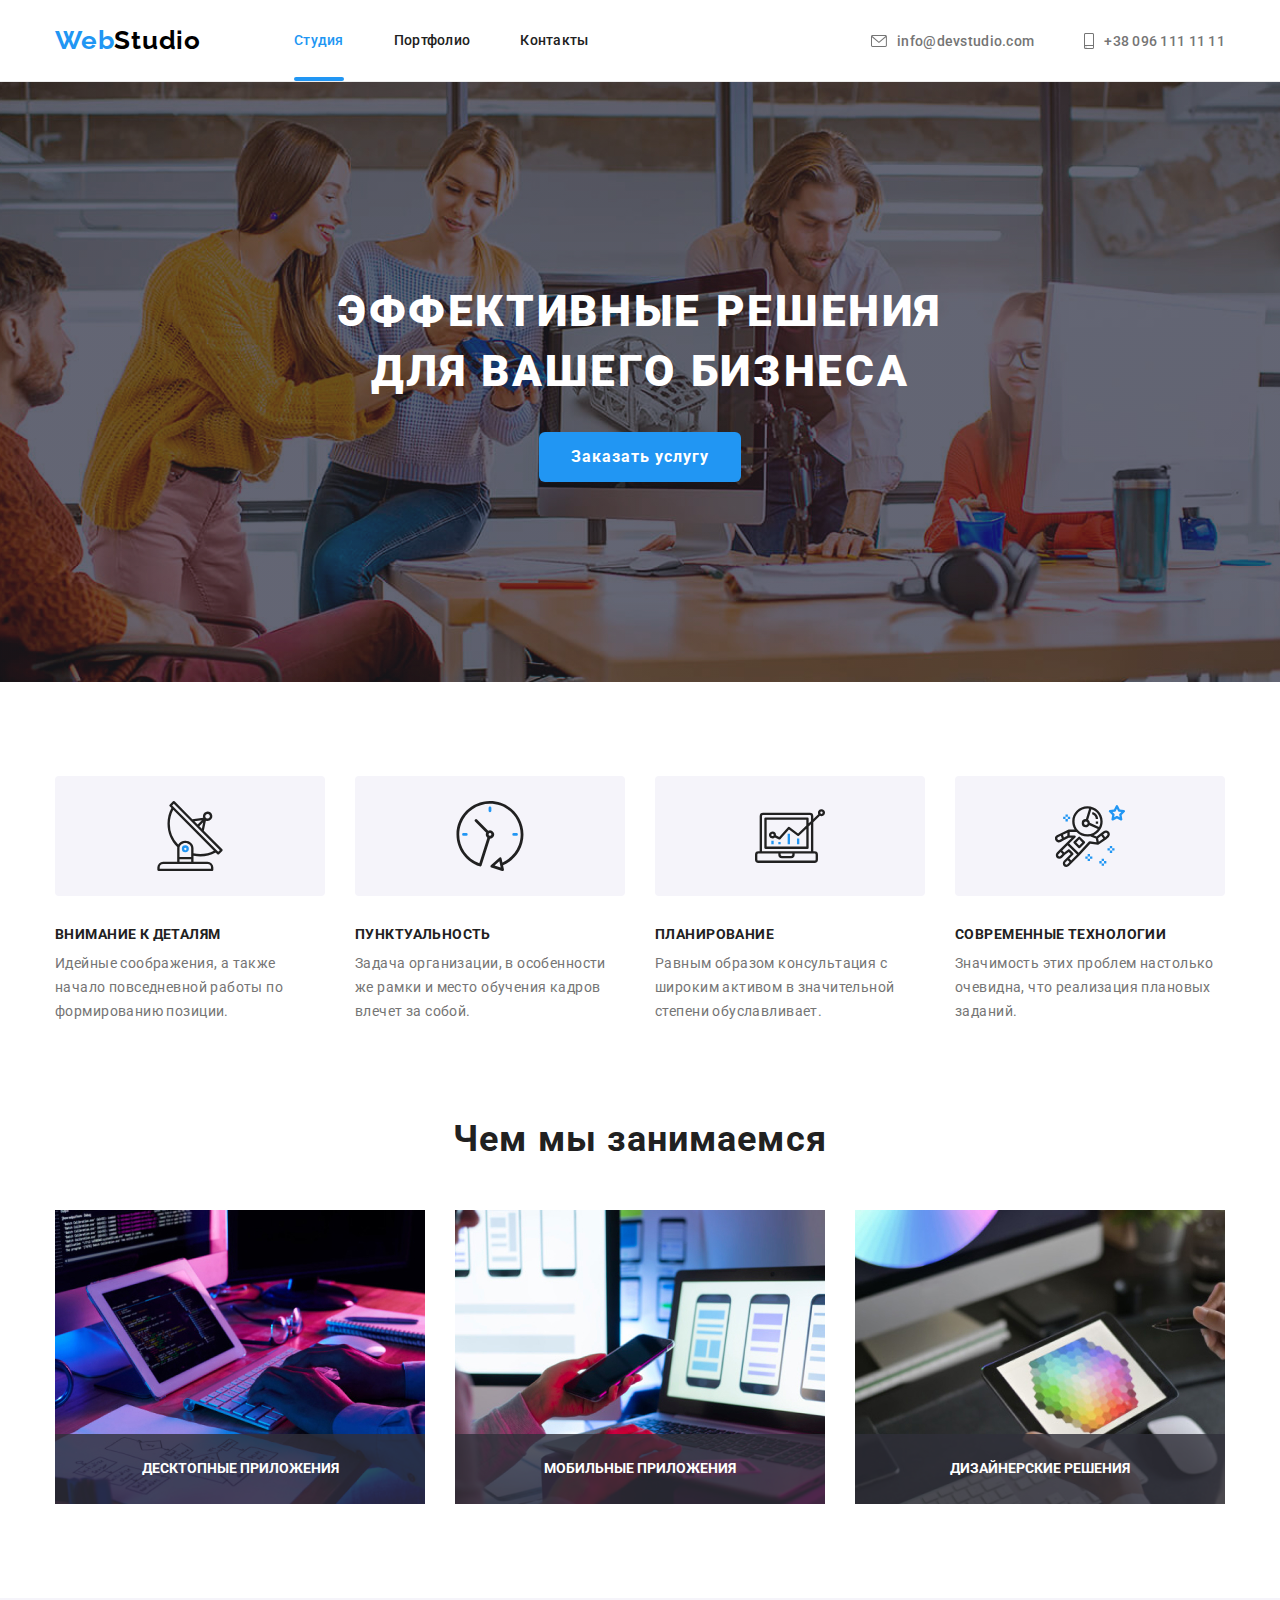
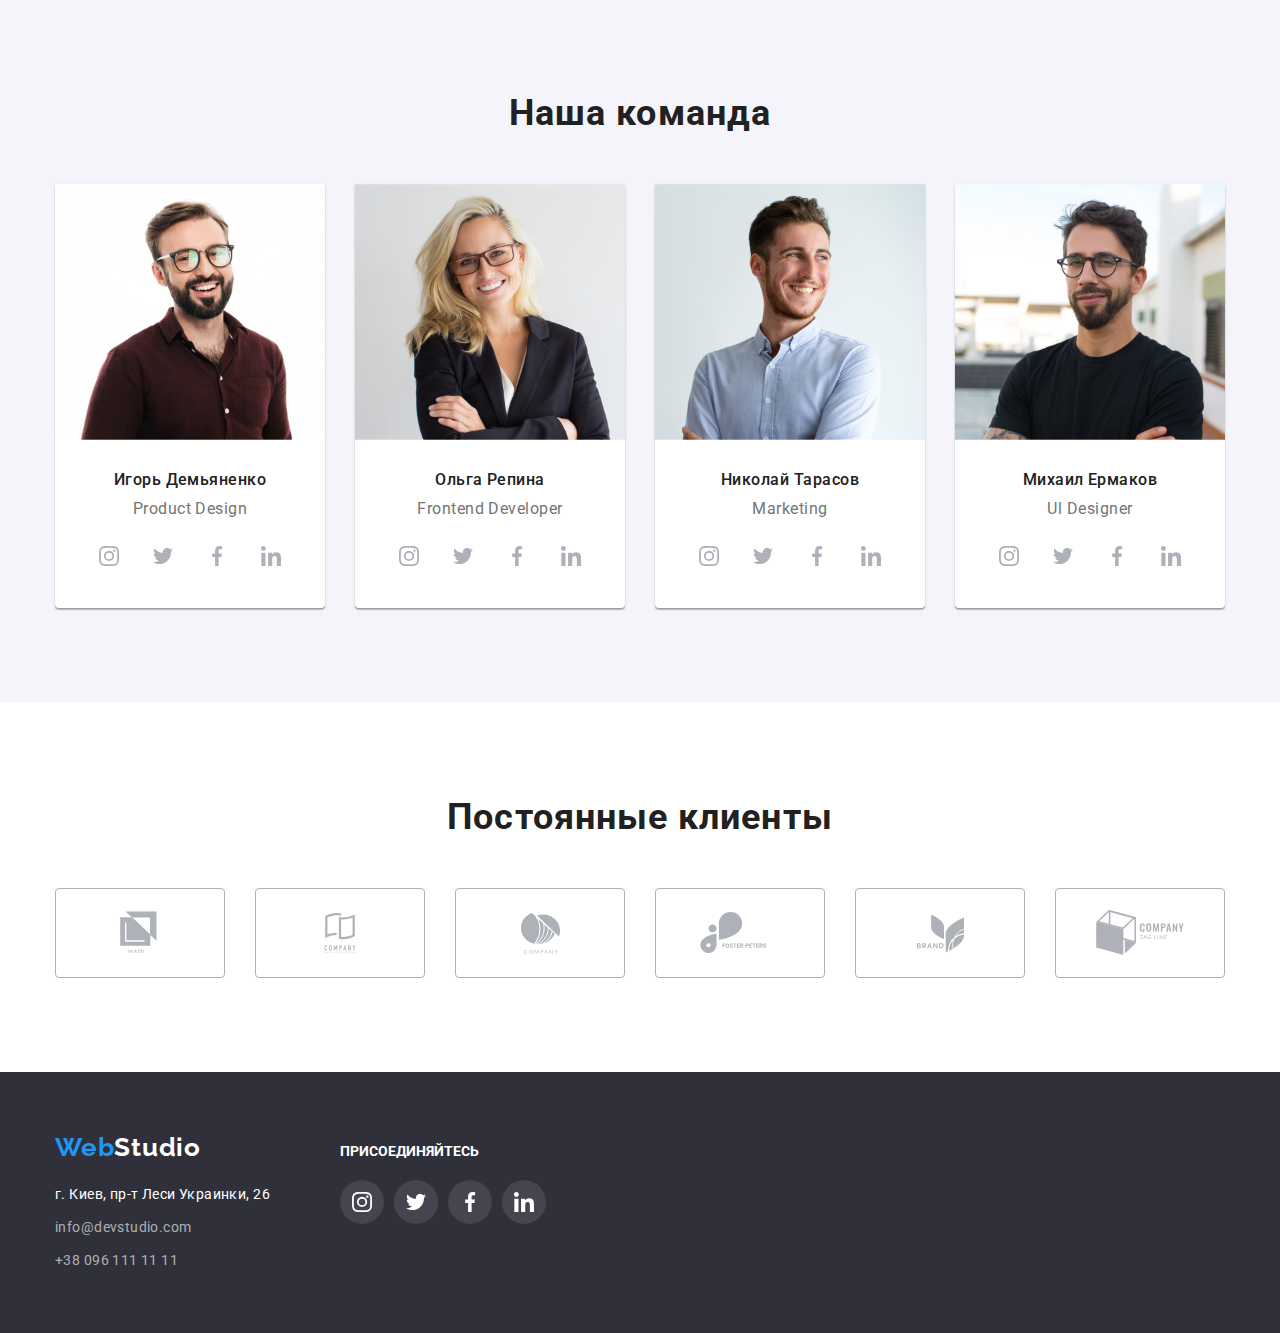
==== index.html @ 97c2c3ba "start hw-06, form" ====
<!DOCTYPE html>
<html lang="en">
<head>
    <meta charset="UTF-8">
    <meta name="viewport" content="width=device-width, initial-scale=1.0">
    <title>Homework 5</title>
    <link rel="stylesheet" href="https://cdnjs.cloudflare.com/ajax/libs/modern-normalize/1.0.0/modern-normalize.min.css">
    <link rel="stylesheet" href="css/styles.css"/>
    <link rel="preconnect" href="https://fonts.gstatic.com">
    <link href="https://fonts.googleapis.com/css2?family=Raleway:wght@700&family=Roboto:wght@400;500;700;900&display=swap"
        rel="stylesheet">  
    <link rel="stylesheet" href="images/symbols.svg">   
</head>
<body>
    <header>
        <div class="container head-cont">
            <nav class="head-nav">
                <!-- Logo -->
                <a class="logo" href="index.html"><span class="web">Web</span><span class="studio-logo">Studio</span></a>
                <!-- Header menu -->
                <ul class="header-nav list">
                    <li class="nav-item"><a href="index.html" class="link current">Студия</a></li>
                    <li class="nav-item"><a href="portfolio.html" class="link">Портфолио</a></li>
                    <li class="nav-item"><a href="#" class="link">Контакты</a></li>
                </ul>
            </nav>
            <!-- Contacts -->
            <ul class="header-address list">
                 <li class="address-item"><a href="mailto:info@devstudio.com" class="link">
                   <svg class="icon-envelope" width="16" height="12">
                       <use href="images/symbols.svg#icon-envelope"></use> 
                   </svg> 
                    info@devstudio.com</a></li>
                 <li class="address-item"><a href="tel:+380961111111" class="link">
                    <svg class="icon-smartphone" width="10" height="16">
                        <use href="images/symbols.svg#icon-smartphone"></use>
                    </svg> 
                    +38 096 111 11 11</a></li>
            </ul>   
        </div>
    </header>
    <main>
        <!-- HERO -->
        <section class="hero">
            <h1 class="hero-title">Эффективные решения <br> для вашего бизнеса</h1>
            <button data-modal-open class="button-hero">Заказать услугу</button>
        </section>
        <section>
            <div class="container advantages-container">
                <!-- Скрытый заголовок -->
                <h2 class="visually-hidden">Наши преимущества</h2>
                <ul class="our-advantages">
                    <li class="list-advantages">
                        <div class="icon-advantage-box">
                            <svg class="advantage-icon">
                                <use href="./images/symbols.svg#icon-antenna"></use>
                            </svg>
                        </div>
                        <h3>Внимание к деталям</h3>
                        <p>Идейные соображения, а также начало повседневной работы по формированию позиции.</p>
                    </li>
                    <li class="list-advantages">
                        <div class="icon-advantage-box">
                            <svg class="advantage-icon">
                                 <use href="./images/symbols.svg#icon-clock"></use>
                            </svg>
                        </div>
                        <h3>Пунктуальность</h3>
                        <p>Задача организации, в особенности же рамки и место обучения кадров влечет за собой.</p>
                     </li>
                    <li class="list-advantages">
                        <div class="icon-advantage-box">
                            <svg class="advantage-icon">
                                <use href="./images/symbols.svg#icon-diagram"></use>
                            </svg>
                        </div>
                        <h3>Планирование</h3>
                        <p>Равным образом консультация с широким активом в значительной степени обуславливает.</p>
                     </li>
                      <li class="list-advantages">
                        <div class="icon-advantage-box">
                            <svg class="advantage-icon">
                                <use href="./images/symbols.svg#icon-astronaut"></use>
                            </svg>
                        </div>
                        <h3>Современные технологии</h3>
                        <p>Значимость этих проблем настолько очевидна, что реализация плановых заданий.</p>
                     </li>
                  </ul>
            </div>
        </section>
        <section>
            <div class="container we-do-container">
                <h2 class="what-we-do">Чем мы занимаемся</h2>   
                <ul class="what-we-do-images">
                    <li class="what-we-do-item">
                        <div class="we-do-thumb">
                            <img src="images/box_1.jpg" alt="планшет клавиатура на столе" width="370">
                            <p class="legend">Десктопные приложения</p>
                        </div>
                    </li>
                    <li class="what-we-do-item">
                        <div class="we-do-thumb">
                            <img src="images/box_2.jpg" alt="человек держит телефон рядом с экраном компьютера" width="370">
                            <p class="legend">Мобильные приложения</p>
                        </div>
                    </li>
                    <li class="what-we-do-item">
                        <div class="we-do-thumb">
                            <img src="images/box_3.jpg" alt="человек держит планшет с палитрой цветов" width="370">
                            <p class="legend">Дизайнерские решения</p>
                        </div>
                    </li>
                </ul>
            </div>
        </section>
        <section class="team-section">
            <div class="container team-container">
                <h2 class="team">Наша команда</h2>
                <ul class="list-team">
                    <li class="team-item">
                        <img src="images/igor_demianenko.jpg" alt="фото Игоря Демьяненко" width="270">
                        <div class="team-card">
                            <h3 class="name">Игорь Демьяненко</h3>
                            <p class="position">Product Design</p>
                            <ul class="list social-network-icons">
                                <li class="item">
                                    <a href="" class="social-network-box">
                                        <svg width="20" height="20">
                                            <use href="./images/symbols.svg#icon-instagram"></use>
                                        </svg>
                                    </a>
                                </li>
                            
                                <li class="item">
                                    <a href="" class="social-network-box">
                                        <svg width="20" height="20">
                                            <use href="./images/symbols.svg#icon-twitter"></use>
                                        </svg>
                                    </a>
                                </li>
                            
                                <li class="item">
                                    <a href="" class="social-network-box">
                                        <svg width="20" height="20">
                                            <use href="./images/symbols.svg#icon-facebook"></use>
                                        </svg>
                                    </a>
                                </li>
                            
                                <li class="item">
                                    <a href="" class="social-network-box">
                                        <svg width="20" height="20">
                                            <use href="./images/symbols.svg#icon-linkedin"></use>
                                        </svg>
                                    </a>
                                </li>
                            </ul>
                        </div>
                    </li>
                    <li class="team-item">
                        <img src="images/olga_repina.jpg" alt="фото Ольги Репиной" width="270">
                        <div class="team-card">
                            <h3 class="name">Ольга Репина</h3>
                            <p class="position">Frontend Developer</p>
                            <ul class="list social-network-icons">
                                <li class="item">
                                    <a href="" class="social-network-box">
                                        <svg width="20" height="20">
                                            <use href="./images/symbols.svg#icon-instagram"></use>
                                        </svg>
                                    </a>
                                </li>
                            
                                <li class="item">
                                    <a href="" class="social-network-box">
                                        <svg width="20" height="20">
                                            <use href="./images/symbols.svg#icon-twitter"></use>
                                        </svg>
                                    </a>
                                </li>
                            
                                <li class="item">
                                    <a href="" class="social-network-box">
                                        <svg width="20" height="20">
                                            <use href="./images/symbols.svg#icon-facebook"></use>
                                        </svg>
                                    </a>
                                </li>
                            
                                <li class="item">
                                    <a href="" class="social-network-box">
                                        <svg width="20" height="20">
                                            <use href="./images/symbols.svg#icon-linkedin"></use>
                                        </svg>
                                    </a>
                                </li>
                            </ul>
                        </div>
                    </li>
                    <li class="team-item">
                        <img src="images/nikolay_tarasov.jpg" alt="фото Николая Тарасова" width="270">
                        <div class="team-card">
                            <h3 class="name">Николай Тарасов</h3>
                            <p class="position">Marketing</p>
                            <ul class="list social-network-icons">
                                <li class="item">
                                    <a href="" class="social-network-box">
                                        <svg width="20" height="20">
                                            <use href="./images/symbols.svg#icon-instagram"></use>
                                        </svg>
                                    </a>
                                </li>
                            
                                <li class="item">
                                    <a href="" class="social-network-box">
                                        <svg width="20" height="20">
                                            <use href="./images/symbols.svg#icon-twitter"></use>
                                        </svg>
                                    </a>
                                </li>
                            
                                <li class="item">
                                    <a href="" class="social-network-box">
                                        <svg width="20" height="20">
                                            <use href="./images/symbols.svg#icon-facebook"></use>
                                        </svg>
                                    </a>
                                </li>
                            
                                <li class="item">
                                    <a href="" class="social-network-box">
                                        <svg width="20" height="20">
                                            <use href="./images/symbols.svg#icon-linkedin"></use>
                                        </svg>
                                    </a>
                                </li>
                            </ul>
                        </div>
                    </li>
                    <li class="team-item">
                        <img src="images/mihail_ermakov.jpg" alt="фото Михаила Ермакова" width="270">
                        <div class="team-card">
                            <h3 class="name">Михаил Ермаков</h3>
                            <p class="position">Ul Designer</p>
                            <ul class="list social-network-icons">
                                <li class="item">
                                    <a href="" class="social-network-box">
                                        <svg width="20" height="20">
                                            <use href="./images/symbols.svg#icon-instagram"></use>
                                        </svg>
                                    </a>
                                </li>
                            
                                <li class="item">
                                    <a href="" class="social-network-box">
                                        <svg width="20" height="20">
                                            <use href="./images/symbols.svg#icon-twitter"></use>
                                        </svg>
                                    </a>
                                </li>
                            
                                <li class="item">
                                    <a href="" class="social-network-box">
                                        <svg width="20" height="20">
                                            <use href="./images/symbols.svg#icon-facebook"></use>
                                        </svg>
                                    </a>
                                </li>
                            
                                <li class="item">
                                    <a href="" class="social-network-box">
                                        <svg width="20" height="20">
                                            <use href="./images/symbols.svg#icon-linkedin"></use>
                                        </svg>
                                    </a>
                                </li>
                            </ul>
                        </div>
                    </li>
                </ul>
            </div>
        </section>
        <section>
            <div class="container clients">
                <h2 class="regular-clients-title">Постоянные клиенты</h2>
                <ul class="list client-icon">
                    <li class="item">
                        <a href="" class="client-box">
                            <svg width="44.27" height="49.23">
                                <use href="./images/symbols.svg#icon-logo-1"></use>
                            </svg>
                        </a>
                    </li>
                
                    <li class="item">
                        <a href="" class="client-box">
                            <svg width="40" height="52">
                                <use href="./images/symbols.svg#icon-logo-2"></use>
                            </svg>
                        </a>
                    </li>
                
                    <li class="item">
                        <a href="" class="client-box">
                            <svg width="41" height="42.8">
                                <use href="./images/symbols.svg#icon-logo-3"></use>
                            </svg>
                        </a>
                    </li>
                
                    <li class="item">
                        <a href="" class="client-box">
                            <svg width="79.66" height="42.02">
                                <use href="./images/symbols.svg#icon-logo-4"></use>
                            </svg>
                        </a>
                    </li>
                
                    <li class="item">
                        <a href="" class="client-box">
                            <svg width="59" height="47">
                                <use href="./images/symbols.svg#icon-logo-5"></use>
                            </svg>
                        </a>
                    </li>
                
                    <li class="item">
                        <a href="" class="client-box">
                            <svg width="88.48" height="45.44">
                                <use href="./images/symbols.svg#icon-logo-6"></use>
                            </svg>
                        </a>
                    </li>
                </ul>
            </div>
        </section>
    </main>
    <footer>
        <div class="container footer-container">
            <div class="foot-cont">
                <a class="footer-logo" href="index.html"><span class="web">Web</span><span class="logo-studio">Studio</span></a>
                <address class="footer-box">
                    <p class="address-footer">г. Киев, пр-т Леси Украинки, 26</p>
                    <ul class="footer-contacts">
                        <li class="footer-contacts-item"><a href="mailto:info@devstudio.com">info@devstudio.com</a></li>
                        <li class="footer-contacts-item"><a href="tel:+380961111111">+38 096 111 11 11</a></li>
                    </ul>
                </address>
            </div>
            <div class="connect-container">
                <p class="join-title">Присоединяйтесь</p>
                <ul class="list join">
                    <li class="item">
                        <a href="" class="connect-box">
                            <svg class="connect-icon">
                                <use href="./images/symbols.svg#icon-instagram"></use>
                            </svg>
                        </a>
                    </li>
                    <li class="item">
                        <a href="" class="connect-box">
                            <svg class="connect-icon">
                                <use href="./images/symbols.svg#icon-twitter"></use>
                            </svg>
                        </a>
                    </li>
                    <li class="item">
                        <a href="" class="connect-box">
                            <svg class="connect-icon">
                                <use href="./images/symbols.svg#icon-facebook"></use>
                            </svg>
                        </a>
                    </li>
                    <li class="item">
                        <a href="" class="connect-box">
                            <svg class="connect-icon">
                                <use href="./images/symbols.svg#icon-linkedin"></use>
                            </svg>
                        </a>
                    </li>
                </ul>
            </div>
        </div>
    </footer>
    <div data-modal class="backdrop is-hidden">
        <div class="modal">
            <button data-modal-close class="close-button">
                <svg width="18" height="18">
                    <use href="./images/symbols.svg#icon-close"></use>
                </svg>
            </button>
        </div>
    </div>
    <script src="./js/modal.js"></script>
</body>
</html>
---- css/styles.css ----
:root {
  --pre-black: rgba(33, 33, 33, 1);
  --white: rgba(255, 255, 255, 1);
  --grey: rgba(117, 117, 117, 1);
  --blue: rgba(33, 150, 243, 1);
  --blue-op90: rgba(33, 150, 243, 0.9);
  --black: rgba(0, 0, 0, 1);
  --dark-grey: rgba(47, 48, 58, 1);
  --dark-grey-op40: rgba(47, 48, 58, 0.4);
  --white-op62: rgba(255, 255, 255, 0.62);
  --grey-white: rgba(236, 236, 236, 1);
  --light-grey-white: rgba(245, 244, 250, 1);
  --black-op25: rgba(0, 0, 0, 0.25);
  --light-grey: rgba(238, 238, 238, 1);
  --network-grey: rgba(175, 177, 184, 1);
  --foot-network-grey: rgba(255, 255, 255, 0.1);
  --team-shadow: 0px 1px 3px rgba(0, 0, 0, 0.12),
    0px 1px 1px rgba(0, 0, 0, 0.14), 0px 2px 1px rgba(0, 0, 0, 0.2);
  --card-shadow: 0px 1px 1px rgba(0, 0, 0, 0.12),
    0px 4px 4px rgba(0, 0, 0, 0.06), 1px 4px 6px rgba(0, 0, 0, 0.16);
  --button-shadow: 0px 3px 1px rgba(0, 0, 0, 0.1),
    0px 1px 2px rgba(0, 0, 0, 0.08), 0px 2px 2px rgba(0, 0, 0, 0.12);
}

body {
  font-family: 'Roboto', sans-serif;
}

img {
  display: block;
  max-width: 100%;
  height: auto;
}

.list {
  margin: 0;
  padding: 0;
  list-style: none;
}

/*====== HEADER ========*/

.container {
  display: flex;
  width: 1200px;
  margin-left: auto;
  margin-right: auto;
  padding-left: 15px;
  padding-right: 15px;
}

header {
  background-color: var(--white);
  border-bottom: 1px solid var(--grey-white);
}

.head-cont,
.head-nav,
.header-address {
  display: flex;
  align-items: center;
}

.head-cont {
  justify-content: space-between;
}

.logo {
  font-family: 'Raleway', sans-serif;
  font-weight: 700;
  font-size: 26px;
  line-height: 1.2;
  letter-spacing: 0.03em;
  text-decoration: none;
  padding-top: 25px;
  padding-bottom: 25px;
}

.logo:hover,
.logo:visited {
  color: var(--black);
}

.web {
  color: var(--blue);
}

.studio-logo {
  color: var(--black);
}

.header-nav {
  display: flex;
  list-style-type: none; /* Убираем маркеры */
  margin-left: 93px;
}

.header-nav .nav-item + .nav-item {
  margin-left: 50px;
}

.header-nav .link {
  position: relative;
  padding-top: 32px;
  padding-bottom: 32px;
}

.current::after {
  content: '';
  position: absolute;
  display: block;
  width: 100%;
  height: 4px;
  background-color: var(--blue);
  border-radius: 2px;
  left: 0;
  bottom: -0.5px; /*именно так по макету*/
}

.header-address {
  display: flex;
}

.header-address .address-item + .address-item {
  margin-left: 50px;
}

.header-address .link {
  padding-top: 32px;
  padding-bottom: 32px;
}

.header-nav a {
  color: var(--pre-black);
  text-decoration: none;
  height: 16px;
  font-size: 14px;
  font-weight: 500;
  line-height: 1.15;
  letter-spacing: 0.02em;

  transition: color 250ms cubic-bezier(0.4, 0, 0.2, 1);
}

.header-nav a:visited {
  color: var(--pre-black);
}

.header-nav a:focus,
.header-nav a:hover {
  color: var(--blue);
}

.header-nav .link.current {
  color: var(--blue);
}

.header-address {
  display: flex;
  list-style-type: none; /* Убираем маркеры */
  align-items: center;
}

.header-address a {
  color: var(--grey);
  text-decoration: none;
  height: 16px;
  font-size: 14px;
  font-weight: 500;
  letter-spacing: 0.02em;
  line-height: 1.15;

  transition: color 250ms cubic-bezier(0.4, 0, 0.2, 1);
}

.header-address a:visited {
  color: var(--grey);
}

.header-address a:focus,
.header-address a:hover {
  color: var(--blue);
}

.icon-envelope {
  width: 16px;
  height: 12px;
  margin-right: 10px;
  fill: currentColor;
}

.icon-smartphone {
  width: 10px;
  height: 16px;
  margin-right: 10px;
  fill: currentColor;
}

.header-address .link {
  display: flex;
  align-items: center;
}

/*=========== END HEADER ======*/

/* == HERO == */

.hero {
  max-width: 1600px;
  height: 600px;
  align-items: center;
  background-image: linear-gradient(
      var(--dark-grey-op40),
      var(--dark-grey-op40)
    ),
    url(../images/hero.jpg);
  background-color: var(--dark-grey);
  background-repeat: no-repeat;
  background-position: center;
  background-size: cover;
  margin-left: auto;
  margin-right: auto;
  padding-top: 200px;
  padding-bottom: 200px;
}

.hero-title {
  margin-top: 0px;
  margin-bottom: 30px;
  color: var(--white);
  text-transform: uppercase;
  font-size: 44px;
  font-weight: 900;
  line-height: 1.36;
  letter-spacing: 0.06em;
  text-align: center;
}

.button-hero {
  display: block;
  margin-left: auto;
  margin-right: auto;
  align-items: center;
  font-family: inherit;
  color: var(--white);
  background-color: var(--blue);
  font-size: 16px;
  font-weight: 700;
  line-height: 1.88;
  letter-spacing: 0.06em;
  padding: 10px 32px;
  border-radius: 6px;
  border: none;
}

/*end hero*/

/*section Наши преимущества */

.advantages-container {
  padding-top: 94px;
}

.visually-hidden {
  position: absolute;
  width: 1px;
  height: 1px;
  margin: -1px;
  border: 0;
  padding: 0;

  white-space: nowrap;
  clip-path: inset(100%);
  clip: rect(0 0 0 0);
  overflow: hidden;
}

.list-advantages {
  margin: 0px;
  padding: 0px;
  width: 270px;
}

.our-advantages .list-advantages + .list-advantages {
  margin-left: 30px;
}

.our-advantages h3 {
  margin-top: 0px;
  margin-bottom: 10px;
  padding: 0px;
  color: var(--pre-black);
  font-size: 14px;
  font-weight: 700;
  line-height: 1.15;
  letter-spacing: 0.03em;
  text-align: left;
  text-transform: uppercase;
}

.our-advantages p {
  margin: 0px;
  padding: 0px;
  color: var(--grey);
  font-size: 14px;
  font-weight: 400;
  line-height: 1.71;
  letter-spacing: 0.03em;
  text-align: left;
}

.our-advantages {
  display: flex;
  margin: 0px;
  padding: 0px;
  list-style-type: none; /* Убираем маркеры */
}

/* end Наши преимущества */
/* чем мы занимаемся */

.we-do-container {
  flex-direction: column;
  padding-top: 94px;
  padding-bottom: 94px;
}

.what-we-do {
  margin-bottom: 50px;
  margin-top: 0px;
  color: var(--pre-black);
  font-size: 36px;
  font-weight: 700;
  line-height: 1.17;
  letter-spacing: 0.03em;
  text-align: center;
}

.what-we-do-images {
  justify-content: space-between;
  display: flex;
  margin-top: 0px;
  margin-bottom: 0px;
  margin-left: 0px;
  margin-right: 0px;
  padding-left: 0px;
  list-style-type: none; /* Убираем маркеры */
}

.what-we-do-images .what-we-do-item + .what-we-do-item {
  margin-left: 30px;
}

.icon-advantage-box {
  display: flex;
  justify-content: center;
  align-items: center;
  width: 270px;
  height: 120px;
  background-color: var(--light-grey-white);
  margin-bottom: 30px;
  border-radius: 4px;
}

.advantage-icon {
  width: 70px;
  height: 70px;
}

.we-do-thumb {
  position: relative;
}

.legend {
  position: absolute;
  bottom: 0;
  width: 100%;
  margin: 0;
  padding: 27px 0;
  color: var(--white);
  background-color: rgba(47, 48, 58, 0.8);
  font-weight: 700;
  font-size: 14px;
  line-height: 1.14;
  text-align: center;
  text-transform: uppercase;
}

/* end чем мы занимаемся */
/*==our team==*/

.team-container {
  flex-direction: column;
  padding-top: 94px;
  padding-bottom: 94px;
}

.team-section {
  background-color: var(--light-grey-white);
  margin-left: auto;
  margin-right: auto;
}

.team {
  margin-top: 0px;
  margin-bottom: 50px;
  color: var(--pre-black);
  font-size: 36px;
  font-weight: 700;
  line-height: 1.17;
  letter-spacing: 0.03em;
  text-align: center;
}

.list-team .team-item + .team-item {
  margin-left: 30px;
}

.name {
  margin-top: 0px;
  margin-bottom: 0px;
}

.position {
  margin-top: 10px;
  margin-bottom: 0px;
}

.team-card {
  padding: 30px 15px;
  text-align: center;
}

.list-team {
  padding-right: 0px;
  padding-left: 0px;
  display: flex;
  margin: 0px;
  list-style-type: none; /* Убираем маркеры */
}

.list-team h3 {
  color: var(--pre-black);
  font-size: 16px;
  font-weight: 500;
  line-height: 1.19;
  letter-spacing: 0.03em;
}

.list-team p {
  color: var(--grey);
  font-size: 16px;
  font-weight: 400;
  line-height: 1.19;
  letter-spacing: 0.03em;
}

.team-item img {
  display: block;
}

.team-item {
  width: 270px;
  background: var(--white);
  box-shadow: var(--team-shadow);
  border-radius: 0px 0px 4px 4px;
}

.social-network-icons {
  display: flex;
  justify-content: center;
  margin-top: 16px;
}

.social-network-icons .item + .item {
  margin-left: 10px;
}

.social-network-box,
.connect-box {
  display: flex;
  justify-content: center;
  align-items: center;
  width: 44px;
  height: 44px;
  border-radius: 50%;
}

.social-network-box {
  background-color: var(--white);
  fill: var(--network-grey);

  transition: background-color 250ms cubic-bezier(0.4, 0, 0.2, 1),
    fill 250ms cubic-bezier(0.4, 0, 0.2, 1);
}

.team-icon,
.connect-icon {
  width: 20px;
  height: 20px;
}

.social-network-box:hover,
.social-network-box:focus {
  background-color: var(--blue);
  fill: var(--white);
  outline: none;
}

/*end our team*/
/*regular clients*/

.clients {
  padding-top: 94px;
  padding-bottom: 94px;
  display: flex;
  flex-direction: column;
}

.client-icon {
  display: flex;
  justify-content: center;
}

.regular-clients-title {
  align-items: center;
  margin-top: 0px;
  margin-bottom: 50px;
  color: var(--pre-black);
  font-size: 36px;
  font-weight: 700;
  line-height: 1.17;
  letter-spacing: 0.03em;
  text-align: center;
}

.client-icon .item + .item {
  margin-left: 30px;
}

.client-box {
  display: flex;
  justify-content: center;
  align-items: center;
  width: 170px;
  height: 90px;
  border: 1px solid var(--network-grey);
  border-radius: 4px;
  fill: var(--network-grey);

  transition: border-color 250ms cubic-bezier(0.4, 0, 0.2, 1),
    fill 250ms cubic-bezier(0.4, 0, 0.2, 1);
}

.client-box:hover,
.client-box:focus {
  border-color: var(--blue);
  fill: var(--blue);
  outline: none;
}

/*end of regular clients*/
/*footer*/

footer {
  display: flex;
  background-color: var(--dark-grey);
}

.footer-container {
  padding-top: 60px;
  padding-bottom: 60px;
}

.footer-logo {
  display: inline-block;
  font-family: 'Raleway', sans-serif;
  font-size: 26px;
  font-weight: 700;
  line-height: 1.2;
  letter-spacing: 0.03em;
  text-align: left;
  text-decoration: none;
  margin-bottom: 20px;
}

.logo-studio {
  color: var(--white);
}

.footer-box {
  display: block;
  margin-left: 0px;
}

.address-footer {
  display: block;
  margin-top: 0px;
  margin-bottom: 0px;
  font-family: inherit;
  color: var(--white);
  font-size: 14px;
  font-weight: 400;
  line-height: 1.71;
  letter-spacing: 0.03em;
  text-align: left;
  font-style: normal;
}

.footer-contacts {
  display: block;
  flex-direction: column;
  margin-top: 9px;
  margin-bottom: 0px;
  padding-left: 0px;
  list-style-type: none; /* Убираем маркеры */
}

.footer-contacts-item {
  display: flex;
}

.footer-contacts-item:last-child {
  margin-top: 9px;
}

.footer-contacts a {
  font-family: inherit;
  color: var(--white-op62);
  font-size: 14px;
  font-weight: 400;
  line-height: 1.71;
  letter-spacing: 0.03em;
  text-align: left;
  text-decoration: none;
  font-style: normal;
}

.connect-container {
  display: flex;
  flex-direction: column;
}

.join {
  display: flex;
}

.connect-box {
  background-color: var(--foot-network-grey);
  fill: var(--white);

  transition: background-color 250ms cubic-bezier(0.4, 0, 0.2, 1);
}

.connect-box:hover,
.connect-box:focus {
  background-color: var(--blue);
  outline: none;
}

/* ==PORTFOLIO FILE==*/
/*main portfolio */

.portfolio-container {
  padding: 94px 0px;
  display: flex;
  width: 1200px;
  margin-left: auto;
  margin-right: auto;
  padding-left: 15px;
  padding-right: 15px;
}

.portfolio-buttons {
  display: flex;
  list-style-type: none;
  padding: 0px;
  margin: 0px;
  justify-content: center;
  margin-bottom: 50px;
}

.portfolio-buttons .portfolio-button-item {
  display: flex;
}

.portfolio-buttons .portfolio-button-item + .portfolio-button-item {
  margin-left: 8px;
}

.portfolio-buttons button:focus,
.portfolio-buttons button:hover {
  color: var(--white);
  background-color: var(--blue);
  border: none;
  box-shadow: var(--button-shadow);
}

.portfolio-button-text {
  display: block;
  color: var(--pre-black);
  background-color: var(--light-grey-white);
  font-family: inherit;
  font-size: 16px;
  font-weight: 500;
  line-height: 1.63;
  letter-spacing: 0.03em;
  border: none;
  border-radius: 4px;
  padding: 6px 22px;

  transition: color 250ms cubic-bezier(0.4, 0, 0.2, 1),
    background-color 250ms cubic-bezier(0.4, 0, 0.2, 1),
    box-shadow 250ms cubic-bezier(0.4, 0, 0.2, 1);
}

.footer-container {
  display: flex;
  align-items: baseline;
}

.connect-container {
  margin-left: 70px;
}

.join-title {
  margin-top: 0;
  margin-bottom: 20px;

  color: var(--white);
  font-weight: 700;
  font-size: 14px;
  line-height: 1.14;
  text-transform: uppercase;
}

.join .item + .item {
  margin-left: 10px;
}

/*== All Projects ==*/

.all-progects {
  display: flex;
  flex-wrap: wrap;
  list-style-type: none;
  padding: 0px;
  margin: 0px;
  list-style: 0;
  margin-top: -30px;
  margin-left: -30px;
}

.all-progects > .item {
  flex-basis: calc(100% / 3 - 30px);
  margin-top: 30px;
  margin-left: 30px;

  transition: box-shadow 250ms cubic-bezier(0.4, 0, 0.2, 1);
}

.card-thumb {
  position: relative;
  overflow: hidden;
}

.card-overlay {
  position: absolute;
  top: 0;
  left: 0;

  width: 100%;
  height: 100%;
  background-color: var(--blue-op90);

  opacity: 0;
  transform: translateY(100%);
  transition: transform 250ms cubic-bezier(0.4, 0, 0.2, 1),
    opacity 250ms cubic-bezier(0.4, 0, 0.2, 1);
}

.card-legend {
  margin: 0;
  padding: 63px 24px;

  color: var(--white);
  font-weight: 400;
  font-size: 18px;
  line-height: 1.55;
}

.card:hover .card-overlay {
  transform: translateY(0);
  opacity: 1;
}

.card-heading {
  margin-top: 0px;
  margin-bottom: 0px;
}

.card-text {
  margin-top: 4px;
  margin-bottom: 0px;
}

.card-content {
  padding: 20px 24px;
  border-bottom: 1px solid var(--light-grey);
  border-left: 1px solid var(--light-grey);
  border-right: 1px solid var(--light-grey);
}

.all-progects h2 {
  color: var(--pre-black);
  font-family: inherit;
  font-size: 18px;
  font-weight: 700;
  line-height: 2;
  letter-spacing: 0.06em;
}

.all-progects .card-text {
  color: var(--grey);
  font-family: inherit;
  font-size: 16px;
  font-weight: 400;
  line-height: 1.88;
  letter-spacing: 0.03em;
}

.card {
  text-decoration: none;
}

.all-progects .item:hover {
  box-shadow: var(--card-shadow);
}

/*--MODAL WINDOW --*/

.backdrop {
  position: fixed;
  top: 0;
  left: 0;
  height: 100%;
  width: 100%;
  background-color: rgba(0, 0, 0, 0.5);
  transition: opacity 250ms cubic-bezier(0.4, 0, 0.2, 1),
    visibility 250ms cubic-bezier(0.4, 0, 0.2, 1);
}

.backdrop.is-hidden {
  opacity: 0;
  pointer-events: none;
  visibility: hidden;
}

.backdrop.is-hidden .modal {
  transform: translate(-50%, -50%) scale(0.5);
}

.modal {
  position: absolute;
  top: 50%;
  left: 50%;

  min-width: 528px;
  min-height: 581px;
  background-color: var(--white);
  border-radius: 4px;
  transform: translate(-50%, -50%) scale(1);
  transition: transform 250ms cubic-bezier(0.4, 0, 0.2, 1);
}

.close-button {
  position: absolute;
  top: 8px;
  right: 8px;
  display: block;
  background-color: var(--white);
  width: 30px;
  height: 30px;
  border: none;
}
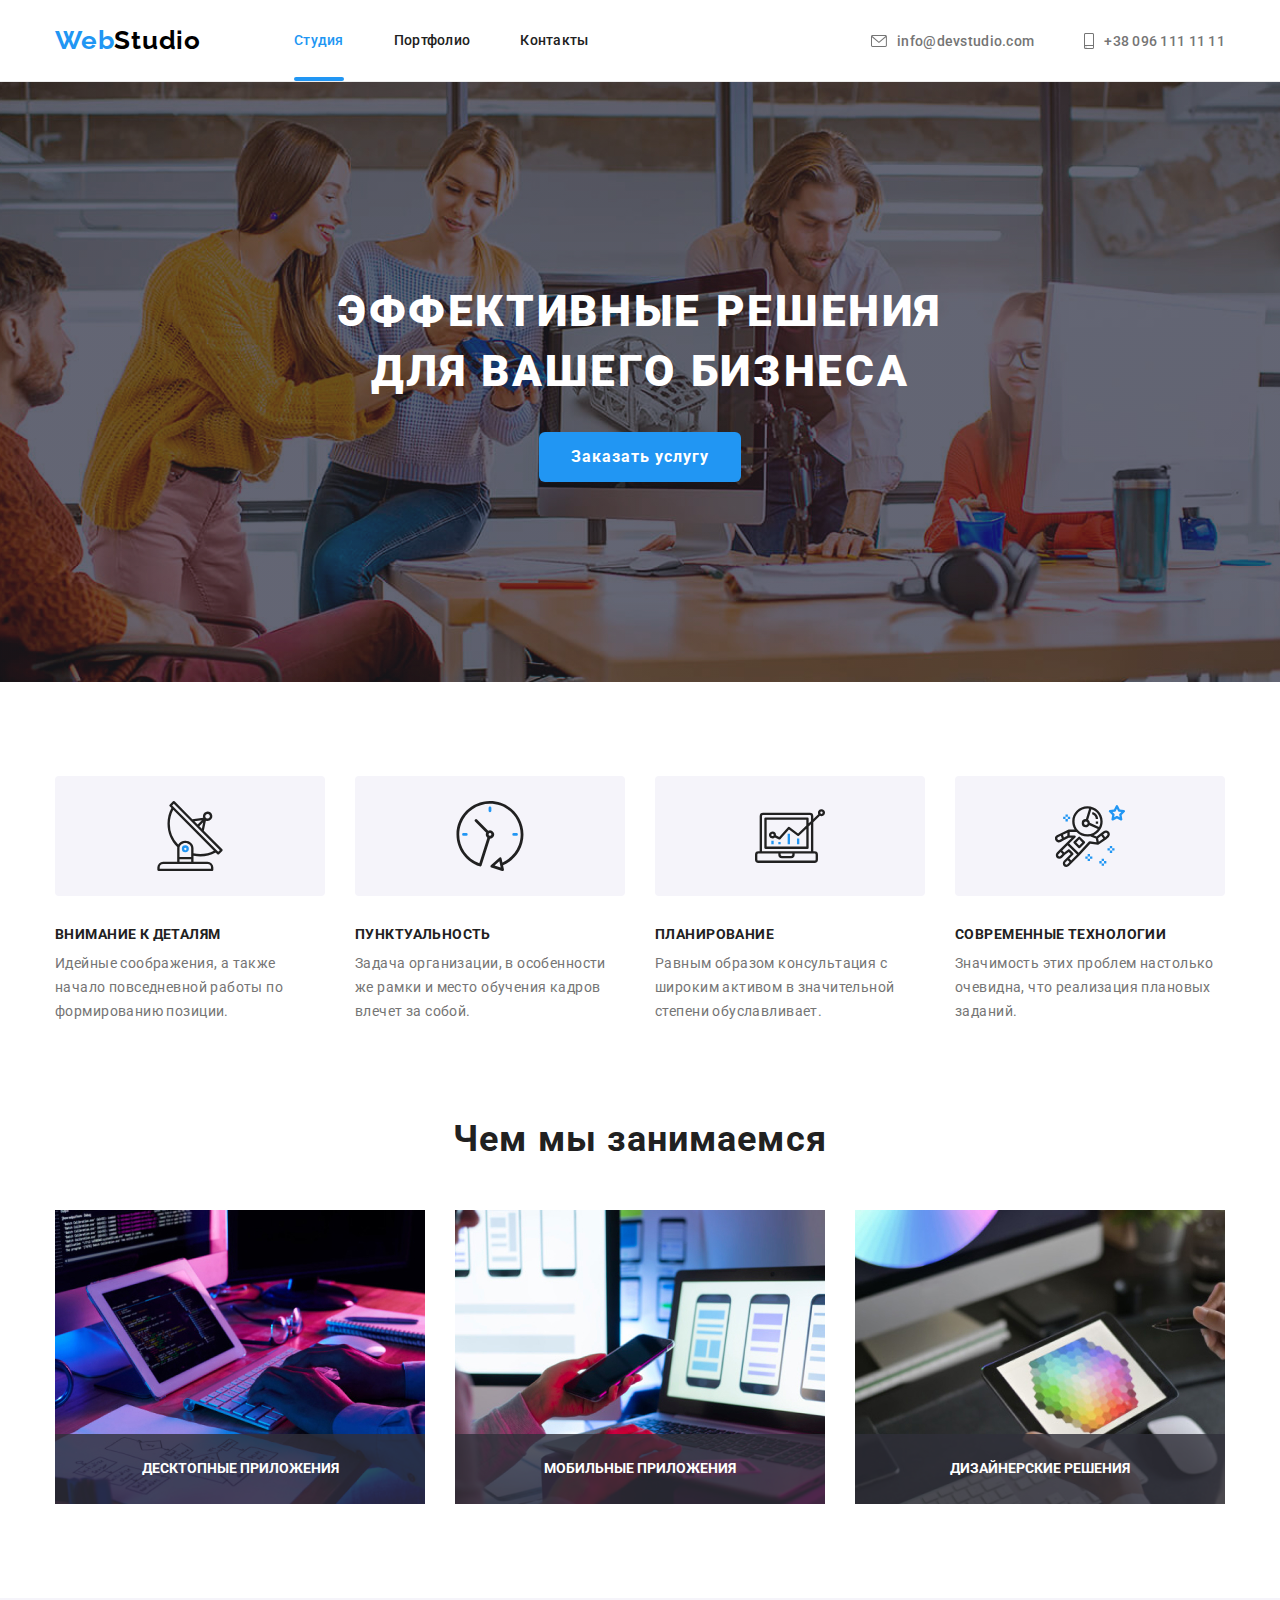
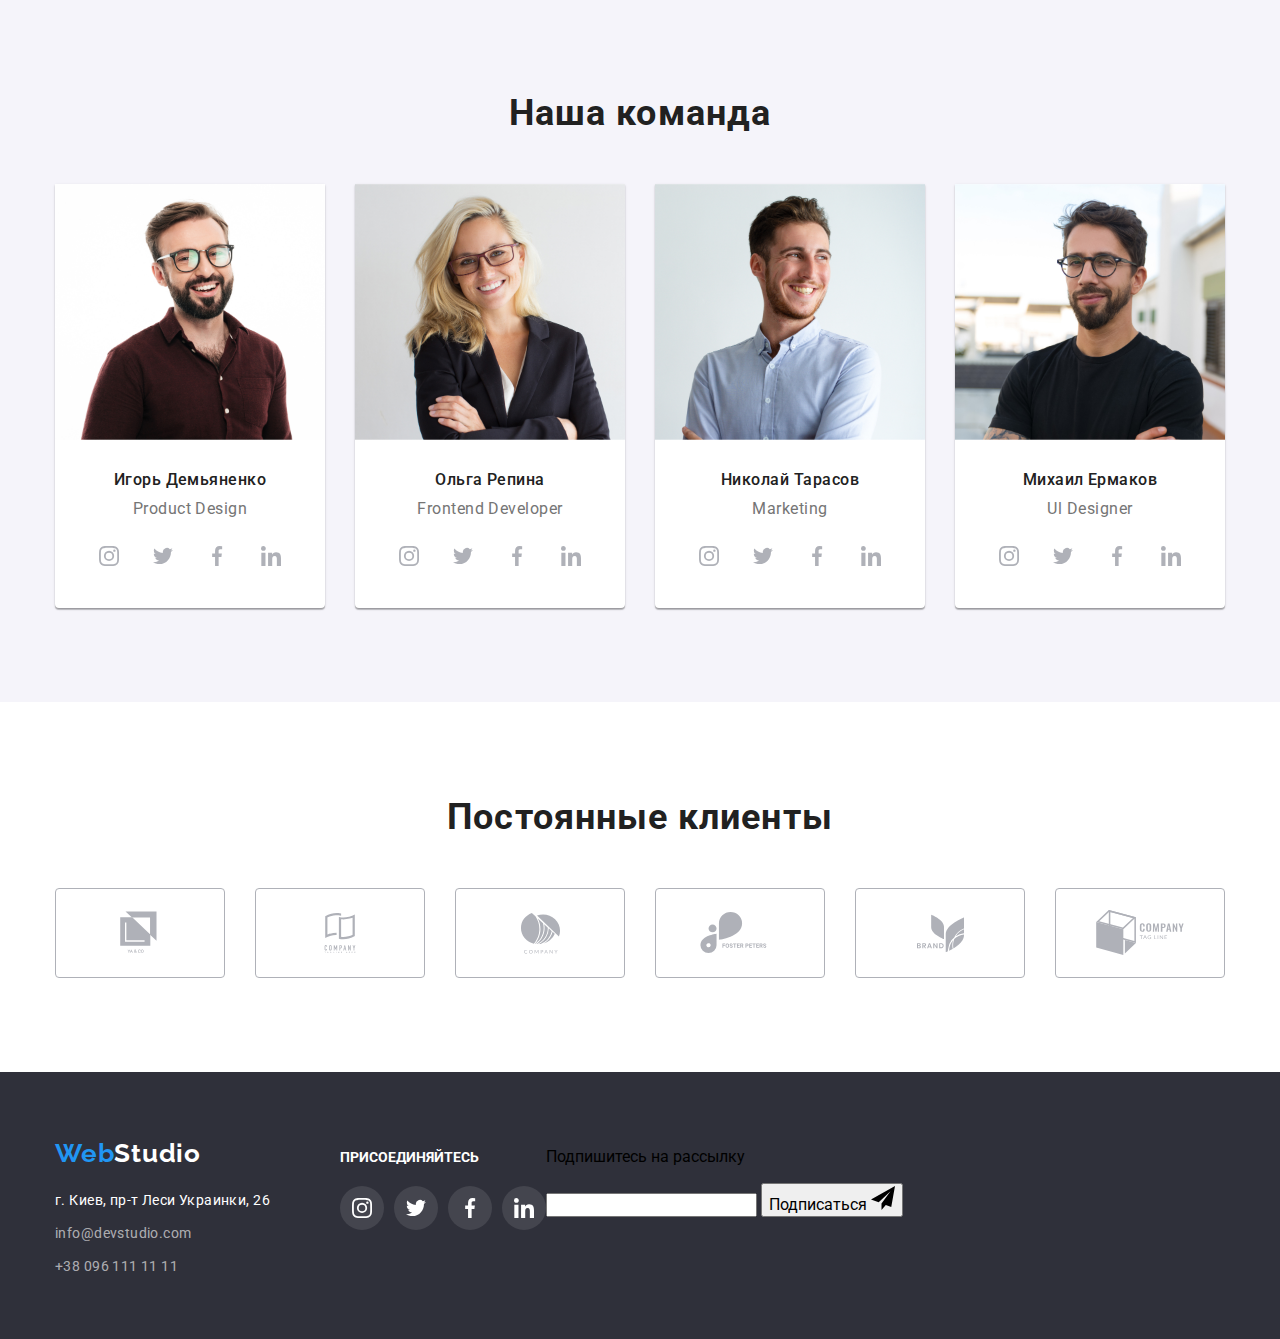
==== commit 303bf1ac: "footer start hw6" ====
--- a/index.html
+++ b/index.html
@@ -3,7 +3,7 @@
 <head>
     <meta charset="UTF-8">
     <meta name="viewport" content="width=device-width, initial-scale=1.0">
-    <title>Homework 5</title>
+    <title>Homework 6</title>
     <link rel="stylesheet" href="https://cdnjs.cloudflare.com/ajax/libs/modern-normalize/1.0.0/modern-normalize.min.css">
     <link rel="stylesheet" href="css/styles.css"/>
     <link rel="preconnect" href="https://fonts.gstatic.com">
@@ -381,6 +381,15 @@
                     </li>
                 </ul>
             </div>
+            <form class="footer-sign">
+                <p class="footer-sign-title">Подпишитесь на рассылку</p>
+                <input type="email" name="mail">
+                <button>Подписаться
+                    <svg width="24" height="24">
+                        <use href="./images/symbols.svg#icon-icon-send"></use>
+                    </svg>
+                </button>
+            </form>
         </div>
     </footer>
     <div data-modal class="backdrop is-hidden">
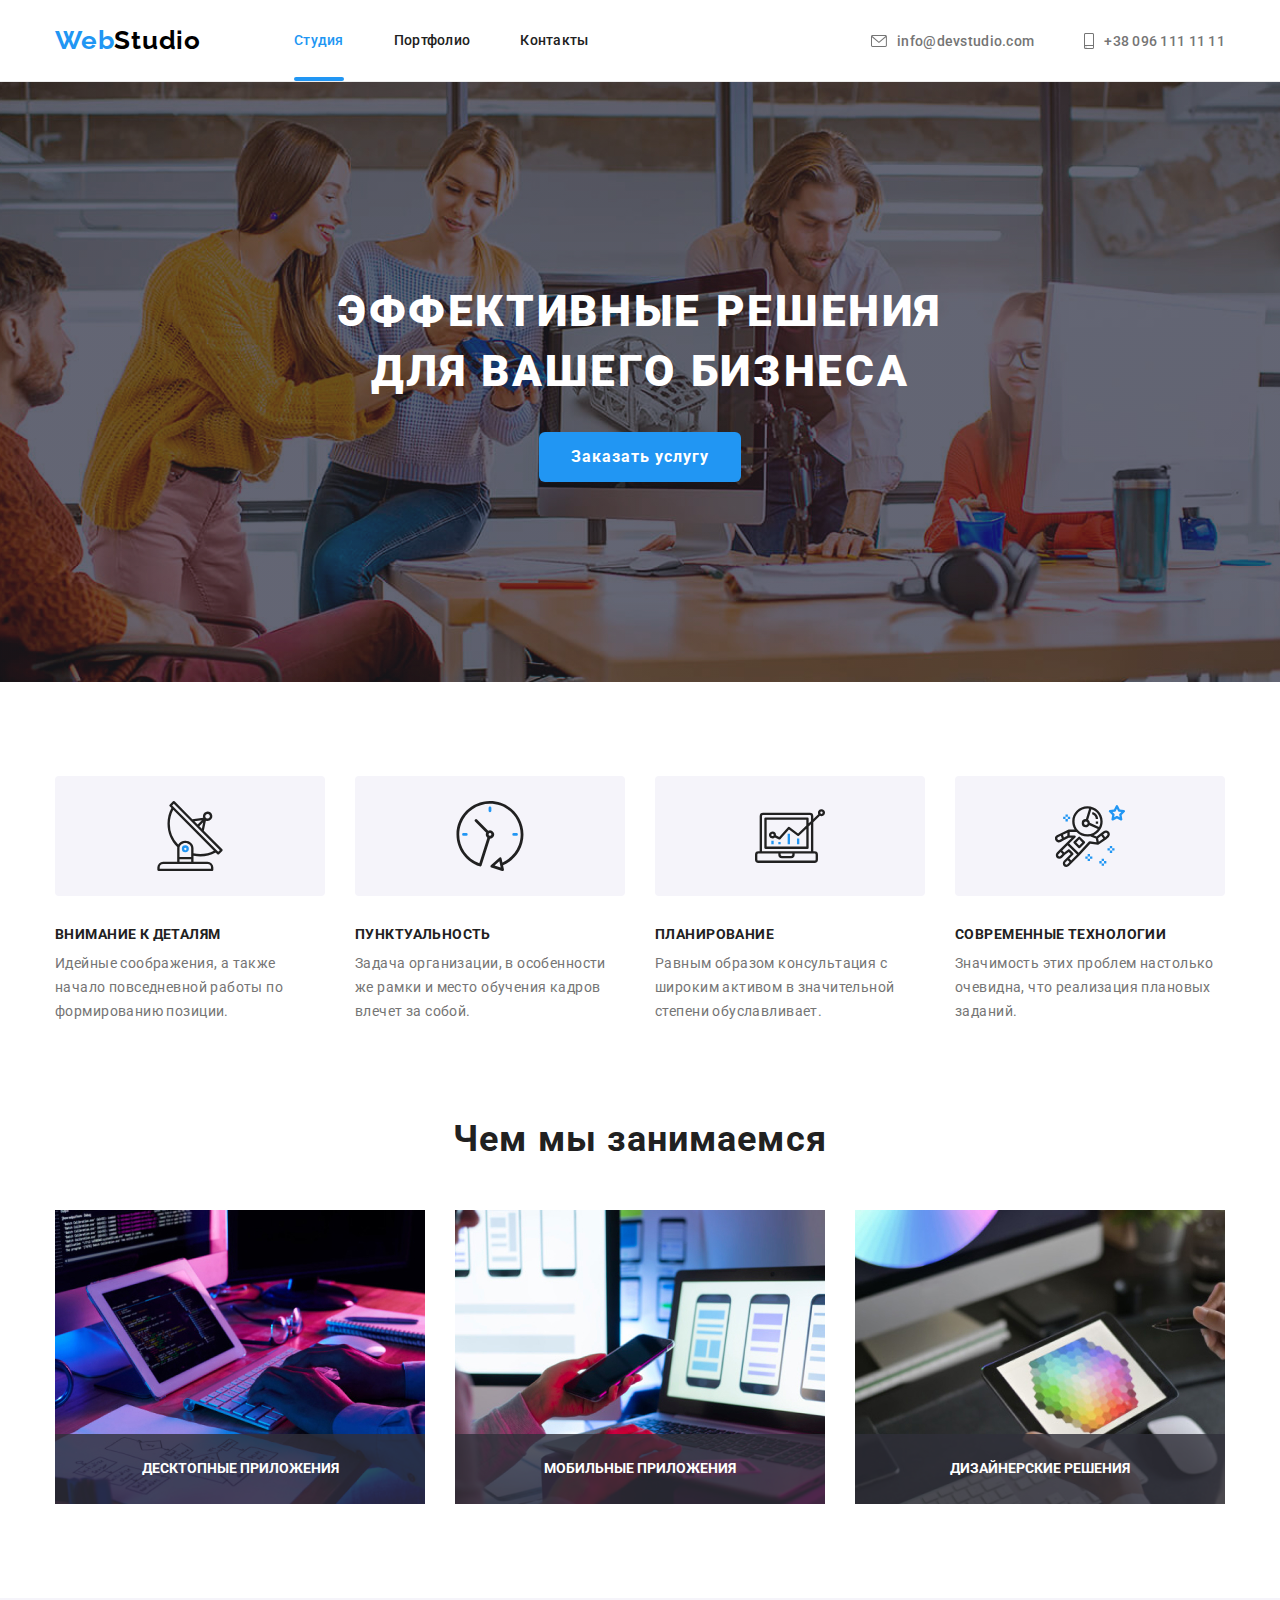
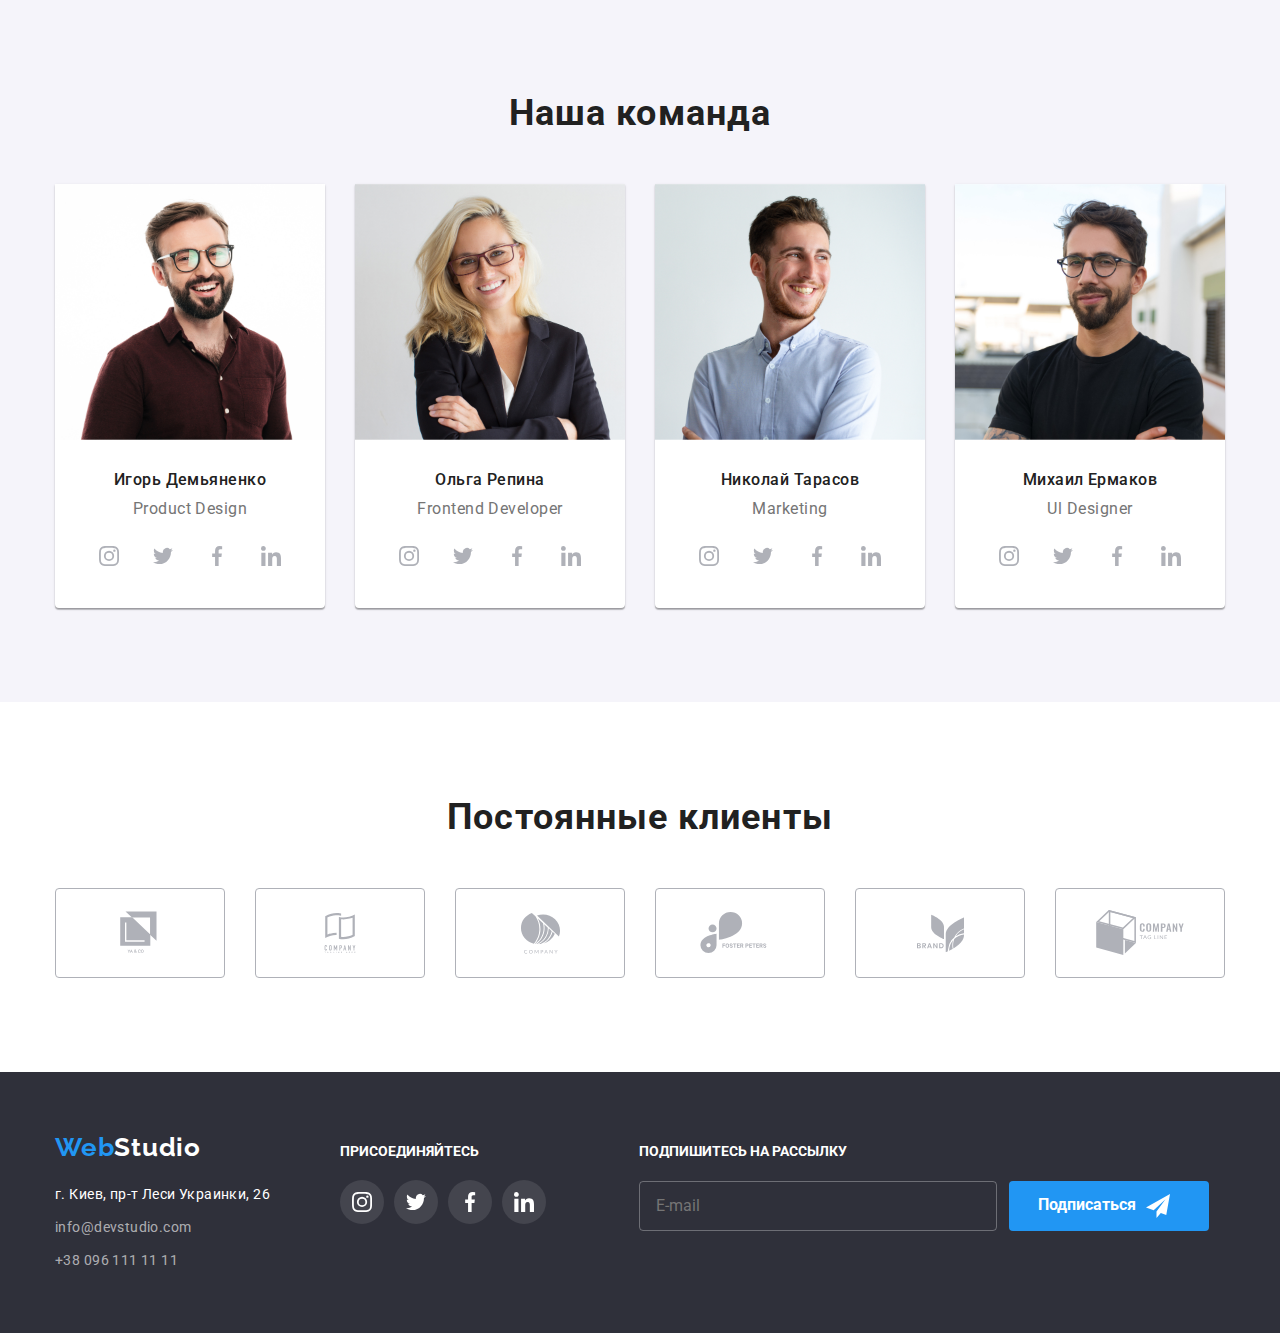
==== commit fb579ce5: "footer form ready, start modal form" ====
--- a/index.html
+++ b/index.html
@@ -382,13 +382,15 @@
                 </ul>
             </div>
             <form class="footer-sign">
-                <p class="footer-sign-title">Подпишитесь на рассылку</p>
-                <input type="email" name="mail">
-                <button>Подписаться
-                    <svg width="24" height="24">
-                        <use href="./images/symbols.svg#icon-icon-send"></use>
-                    </svg>
-                </button>
+                <label for="mail" class="footer-sign-title">Подпишитесь на рассылку</label>
+                <div class="footer-sign-box">
+                    <input  class="foot-input" type="email" name="mail" placeholder="E-mail">
+                    <button class="footer-sign-button" type="submit">Подписаться
+                        <svg class="send-icon" width="24" height="24">
+                            <use href="./images/symbols.svg#icon-icon-send"></use>
+                        </svg>
+                    </button>
+                </div>
             </form>
         </div>
     </footer>
@@ -399,6 +401,29 @@
                     <use href="./images/symbols.svg#icon-close"></use>
                 </svg>
             </button>
+            <form class="modal-form">
+                <h4>Оставьте свои данные, мы вам перезвоним</h4>
+                <label for="name">Имя</label>
+                <input type="text" name="name"/>
+                <svg class="form-svg" width="18" height="18">
+                    <use href="./images/symbols.svg#icon-person-black"></use>
+                </svg>
+                <label for="tel">Телефон</label>
+                <input type="tel" name="tel"/>
+                <svg class="form-svg" width="18" height="18">
+                    <use href="./images/symbols.svg#icon-phone-black"></use>
+                </svg>
+                <label for="mail">Почта</label>
+                <input type="email" name="mail"/>
+                <svg class="form-svg" width="18" height="18">
+                    <use href="./images/symbols.svg#icon-email-black"></use>
+                </svg>
+                <label for="comment">Комментарий</label>
+                <textarea name="comment" placeholder="Введите текст"></textarea>
+                <input type="checkbox" name="policy"/>
+                <label for="policy">Соглашаюсь с рассылкой и принимаю Условия договора</label>
+                <button type="submit">Отправить</button>
+            </form>
         </div>
     </div>
     <script src="./js/modal.js"></script>
--- a/css/styles.css
+++ b/css/styles.css
@@ -240,6 +240,8 @@
   display: block;
   margin-left: auto;
   margin-right: auto;
+  padding: 10px 32px;
+
   align-items: center;
   font-family: inherit;
   color: var(--white);
@@ -248,9 +250,9 @@
   font-weight: 700;
   line-height: 1.88;
   letter-spacing: 0.06em;
-  padding: 10px 32px;
   border-radius: 6px;
   border: none;
+  cursor: pointer;
 }
 
 /*end hero*/
@@ -658,6 +660,56 @@
   outline: none;
 }
 
+.footer-sign {
+  margin-left: 93px;
+}
+
+.footer-sign-box {
+  display: flex;
+  margin-top: 20px;
+}
+
+.footer-sign-title {
+  text-transform: uppercase;
+  color: var(--white);
+  font-size: 14px;
+  font-weight: 700;
+  line-height: 1, 14;
+}
+
+.foot-input {
+  width: 358px;
+  height: 50px;
+  background-color: transparent;
+  border: 1px solid rgba(255, 255, 255, 0.3);
+  border-radius: 4px;
+  padding: 15px 16px;
+}
+
+.footer-sign-button {
+  display: flex;
+  margin-left: 12px;
+  width: 200px;
+  height: 50px;
+  border-radius: 4px;
+  border: none;
+  padding: 10px 28px 10px 29px;
+  align-items: center;
+
+  font-size: 16px;
+  font-weight: 700;
+  line-height: 1, 87;
+  text-align: center;
+  color: var(--white);
+  background-color: var(--blue);
+  cursor: pointer;
+}
+
+.send-icon {
+  margin-left: 10px;
+  fill: var(--white);
+}
+
 /* ==PORTFOLIO FILE==*/
 /*main portfolio */
 
@@ -878,8 +930,17 @@
   top: 8px;
   right: 8px;
   display: block;
+  margin: 0px;
+  padding: 0px;
+  border-radius: 50%;
+  border: 1px solid rgba(0, 0, 0, 0.1);
   background-color: var(--white);
   width: 30px;
   height: 30px;
-  border: none;
-}
+  cursor: pointer;
+}
+
+.close-button:hover,
+.close-button:focus {
+  fill: var(--blue);
+}
